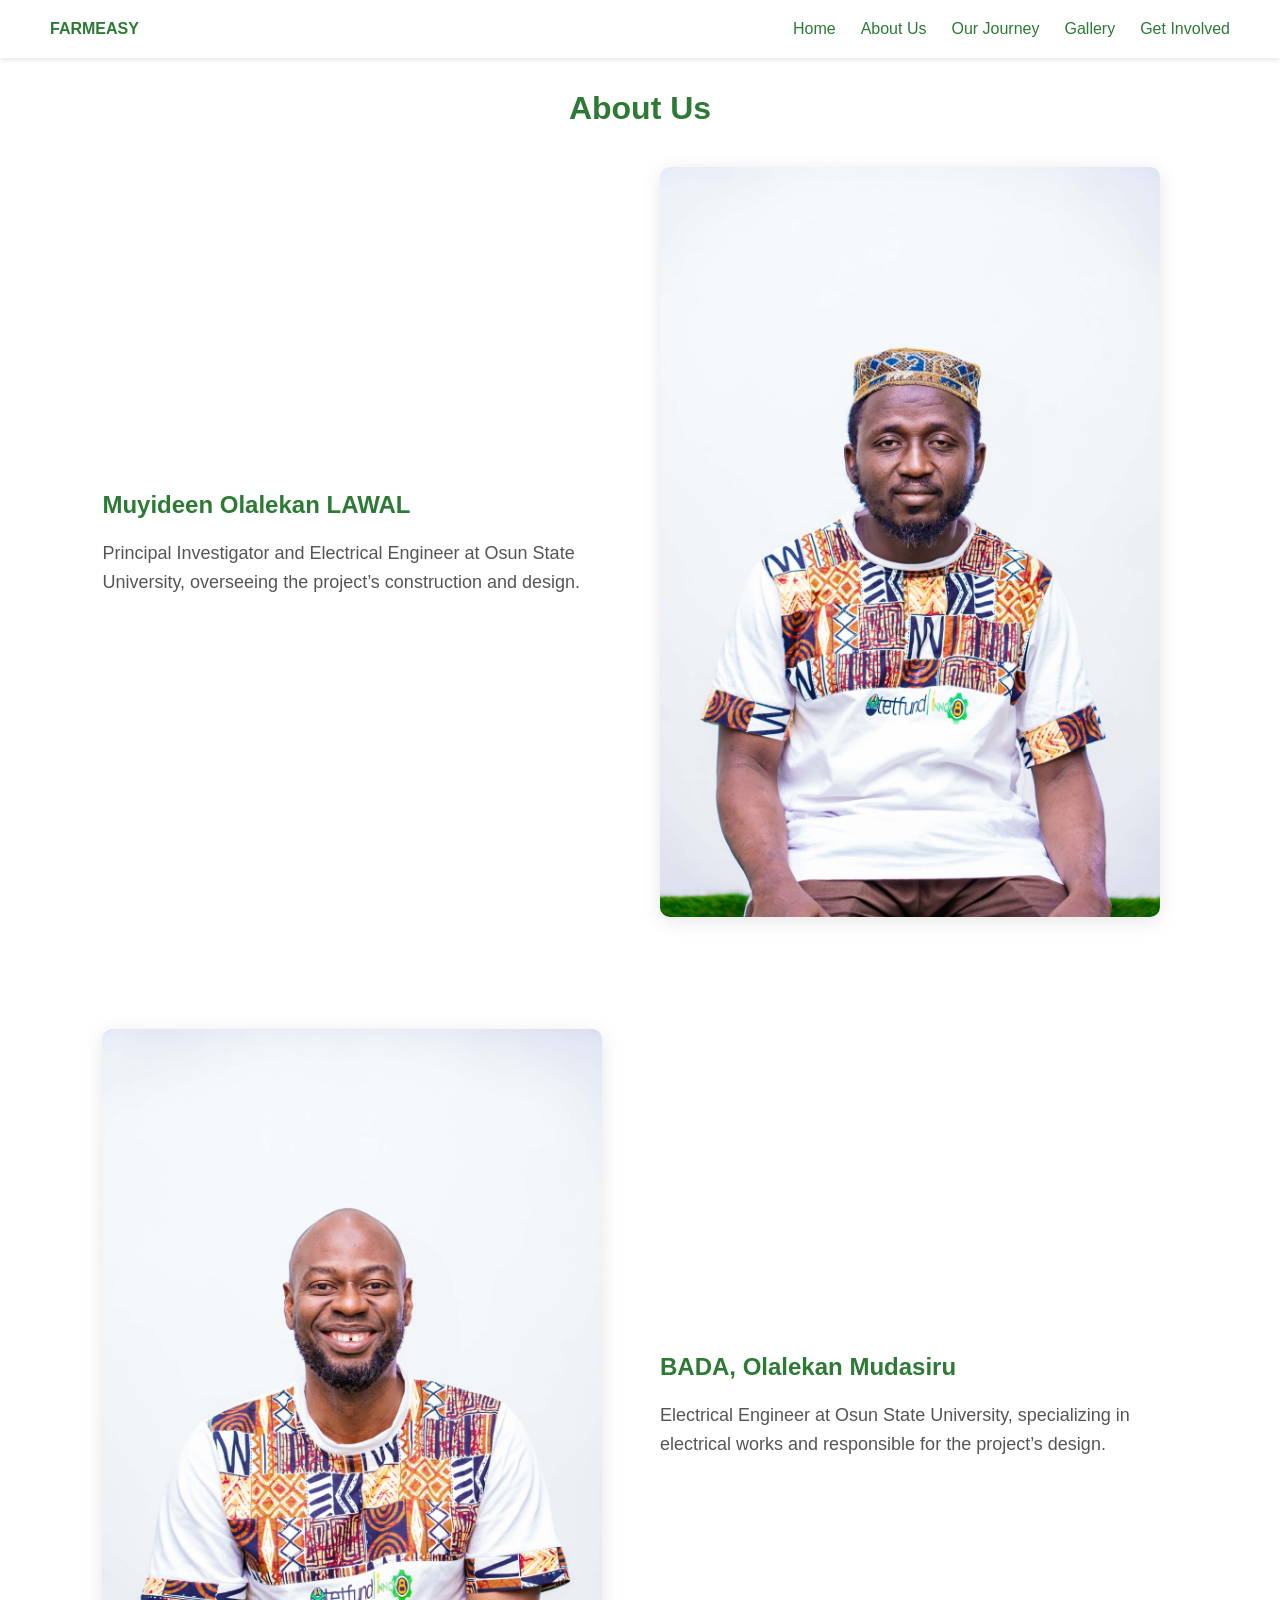
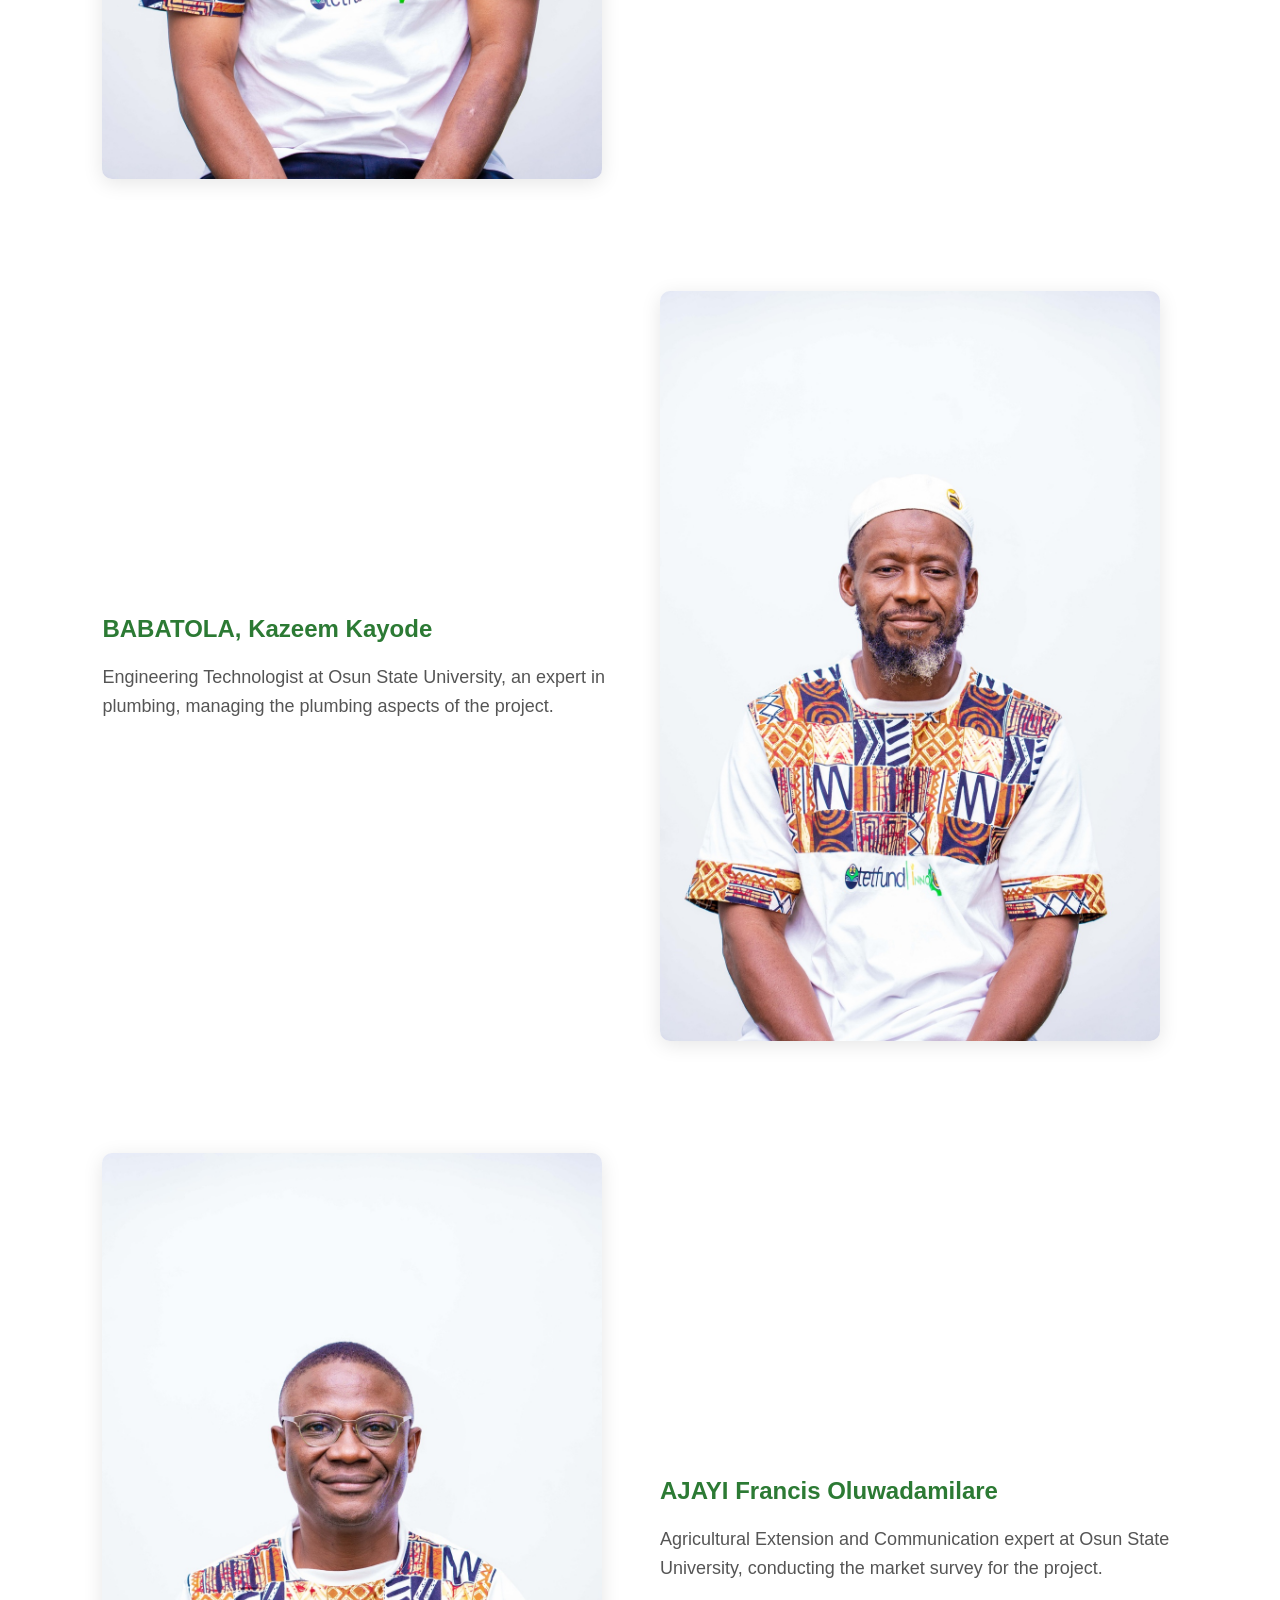
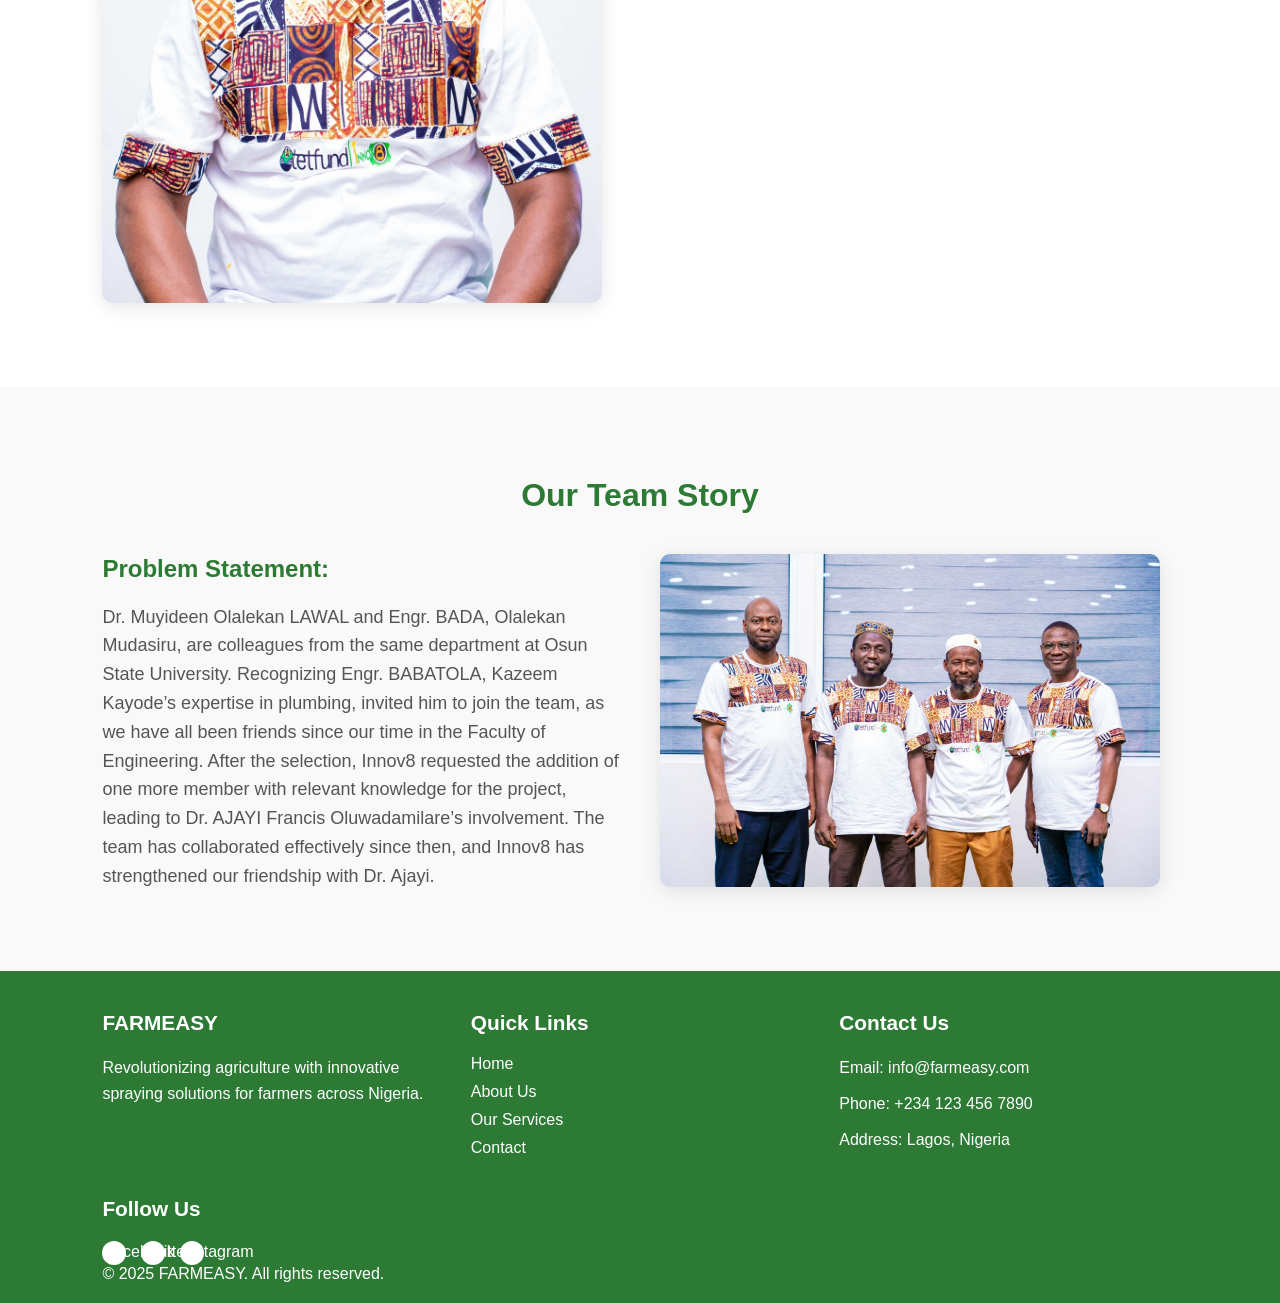
==== about.html @ 24f7ad78 "first commit" ====
<!DOCTYPE html>
<html lang="en">

<head>
  <meta charset="UTF-8" />
  <meta name="viewport" content="width=device-width, initial-scale=1.0" />
  <title>About Us - FARMEASY</title>
  <link rel="stylesheet" href="style.css" />
</head>

<body>

  
  <!-- ---------------- Navbar ---------------- -->
  <header>
    <div class="logo">
      <!-- <img src="" alt="logo"> -->
      <span><b>FARMEASY</b></span>
    </div>
    <nav>
      <ul id="nav-menu">
        <li><a href="index.html">Home</a></li>
        <li><a href="about.html">About Us</a></li>
        <li><a href="journey.html">Our Journey</a></li>
        <li><a href="gallery.html">Gallery</a></li>
        <li><a href="get-involved.html">Get Involved</a></li>
      </ul>
     
    </nav>
    <!-- HAMBURGER -->
    <div class="hamburger" id="hamburger">
        ☰
    </div>
   
  </header>
  <!-- DROPDOWN MENU -->
<div class="dropDown" id="dropDown">
     <ul>
        <li><a href="index.html">Home</a></li>
        <li><a href="about.html">About Us</a></li>
        <li><a href="journey.html">Our Journey</a></li>
        <li><a href="gallery.html">Gallery</a></li>
        <li><a href="get-involved.html">Get Involved</a></li>
      </ul>
</div>

  <!-- ---------------- About Us Section ---------------- -->
  <section class="about">
    <h2>About Us</h2>
    <div class="about-content">
      <div class="about-text">
        <h3>Muyideen Olalekan LAWAL</h3>
        <p>Principal Investigator and Electrical Engineer at Osun State University, overseeing the project’s construction and design.</p>
      </div>
      <div class="about-image">
        <img src="images/SoftSprayMuyideenOlalekanLAWALBABATOLA.jpg" alt="Muyideen Olalekan LAWAL">
      </div>
    </div>

    <br> <br> <br> <br> <br> <br>

    <div class="about-content">
      
      <div class="about-image">
        <img src="images/SoftSprayBADAOlalekanMudasiru.jpg" alt="Muyideen Olalekan LAWAL">
      </div>
      <div class="about-text">
        <h3>BADA, Olalekan Mudasiru</h3>
        <p>Electrical Engineer at Osun State University, specializing in electrical works and responsible for the project’s design.</p>
      </div>
    </div>

<br> <br> <br> <br> <br> <br>

       <div class="about-content">
      <div class="about-text">
        <h3>BABATOLA, Kazeem Kayode</h3>
        <p>Engineering Technologist at Osun State University, an expert in plumbing, managing the plumbing aspects of the project.</p>
      </div>
      <div class="about-image">
        <img src="images/SoftSprayKazeemKayodeAJAYI.jpg" alt="Muyideen Olalekan LAWAL">
      </div>
    </div>

    <br> <br> <br> <br> <br> <br>
  


    <div class="about-content">
      
      <div class="about-image">
        <img src="images/SoftSprayFrancisOluwadamilare.jpg" alt="Muyideen Olalekan LAWAL">
      </div>
      <div class="about-text">
        <h3>AJAYI Francis Oluwadamilare</h3>
        <p>Agricultural Extension and Communication expert at Osun State University, conducting the market survey for the project.</p>
      </div>
    </div>

    
  </section>

  <!-- ---------------- Oor Team ---------------- -->
  <section class="team">
    <h2>Our Team Story</h2>
    <div class="team-content">
      <div class="team-text">
        <h3>Problem Statement:</h3>
        <p>Dr. Muyideen Olalekan LAWAL and Engr. BADA, Olalekan Mudasiru, are colleagues from the same department at Osun State University. Recognizing Engr. BABATOLA, Kazeem Kayode’s expertise in plumbing, invited him to join the team, as we have all been friends since our time in the Faculty of Engineering. After the selection, Innov8 requested the addition of one more member with relevant knowledge for the project, leading to Dr. AJAYI Francis Oluwadamilare’s involvement. The team has collaborated effectively since then, and Innov8 has strengthened our friendship with Dr. Ajayi.</p>
      </div>
      <div class="team-image">
        <img src="images/SoftSprayFromLeftLtorightRBADAOlalekanMudasiruMuyideenOlalekanLAWALBABATOLAKazeemKayodeAJAYIFrancisOluwadamilare.jpg" alt="team Image">
      </div>
    </div>
  </section>

   <!-- ---------------- Footer ---------------- -->
  <footer>
    <div class="footer-content">
      <div class="footer-section">
        <h3>FARMEASY</h3>
        <p>Revolutionizing agriculture with innovative spraying solutions for farmers across Nigeria.</p>
      </div>
      <div class="footer-section">
        <h3>Quick Links</h3>
        <ul>
          <li><a href="#">Home</a></li>
          <li><a href="about.html">About Us</a></li>
          <li><a href="#">Our Services</a></li>
          <li><a href="#">Contact</a></li>
        </ul>
      </div>
      <div class="footer-section">
        <h3>Contact Us</h3>
        <p>Email: info@farmeasy.com</p>
        <p>Phone: +234 123 456 7890</p>
        <p>Address: Lagos, Nigeria</p>
      </div>
      <div class="footer-section">
        <h3>Follow Us</h3>
        <div class="social-links">
          <a href="#">Facebook</a>
          <a href="#">Twitter</a>
          <a href="#">Instagram</a>
        </div>
      </div>
    </div>
    <div class="footer-bottom">
      <p>&copy; 2025 FARMEASY. All rights reserved.</p>
    </div>
  </footer>

  <script src="script.js"></script>
</body>

</html>
---- style.css ----
* {
  margin: 0;
  padding: 0;
  box-sizing: border-box;
  font-family: "Poppins", sans-serif;
}

body {
  color: #333;
  background: #fff;
  overflow-x: hidden;
}

/* Color Variables */
:root {
  --green: #2c7a34;
  --orange: #ff6600;
  --white: #ffffff;
}

/* ---------------- Navbar ---------------- */
header {
  display: flex;
  justify-content: space-between;
  align-items: center;
  padding: 20px 50px;
  background: white;
  box-shadow: 0 2px 5px rgba(0, 0, 0, 0.1);
  position: fixed;
  width: 100%;
  top: 0;
  z-index: 1000;
}

.logo {
  display: flex;
  align-items: center;
  gap: 8px;
  font-weight: bold;
  color: #2c7a34;
}

.logo img {
  width: 30px;
}

nav ul {
  display: flex;
  gap: 25px;
  list-style: none;
}

nav a {
  text-decoration: none;
  color: #2c7a34;
  font-weight: 500;
  transition: 0.3s;
}

nav a:hover {
  color: var(--orange);
}

.hamburger {
  display: none;
  font-size: 28px;
  color: var(--green);
  cursor: pointer;
  user-select: none;
}

.dropDown {
  display: flex;
  flex-direction: column;
  background: white;
  width: 100%;
  padding: 0;
  position: absolute;
  top: 70px;
  left: 0;
  box-shadow: 0 4px 10px rgba(0,0,0,0.1);
  z-index: 1001;

  max-height: 0;
  overflow: hidden;
  transition: max-height 0.4s ease;
}

.dropDown.open {
  max-height: 300px;
  padding: 20px 0;
}

.dropDown ul{
  list-style: none;
  display: grid;
}
.dropDown ul li {
  margin: 15px 0;
  text-align: center;
  list-style: none;
}

.dropDown ul li a {
  text-decoration: none;
  font-weight: 500;
  font-size: 18px;
  color: #2c7a34;
}
/* ---------------- Hero Section ---------------- */
.hero {
  /* margin-top: 80px; */
  position: relative;
  width: 100%;
  height: 100vh;
  overflow: hidden;
}

.slide {
  position: absolute;
  width: 100%;
  height: 100%;
  background-size: cover;
  background-position: center;
  opacity: 0;
  transition: opacity 1s ease-in-out;
}

.slide.active {
  opacity: 1;
}

.slide::before {
  content: "";
  position: absolute;
  top: 0;
  left: 0;
  width: 100%;
  height: 100%;
  background: linear-gradient(135deg,
      rgba(44, 122, 52, 0.4),
      rgba(255, 102, 0, 0.4));
  z-index: 1;
}

.hero-content {
  position: absolute;
  margin-top: 20px;
  top: 55%;
  left: 8%;
  transform: translateY(-50%);
  color: white;
  z-index: 2;
}

.hero-content h1 {
  font-size: 3rem;
  max-width: 600px;
  margin-bottom: 30px;
  line-height: 1.5;
  color: rgba(255, 102, 0, 0.678);
  /* color: var(--green) */
}

.hero-content p {
  margin-top: 10px;
  max-width: 500px;
  line-height: 27px;
  font-size: 1rem;
  color: #f0f0f0;
}

.arrow {
  position: absolute;
  top: 50%;
  transform: translateY(-50%);
  font-size: 2rem;
  color: white;
  /* background: var(--orange); */
  padding: 10px;
  border-radius: 50%;
  cursor: pointer;
  z-index: 3;
  transition: 0.3s;
}

.arrow:hover {
  /* background: rgba(255, 102, 0, 0.8); */
  transform: translateY(-50%) scale(1);
}

.arrow.left {
  left: 20px;
}

.arrow.right {
  right: 20px;
}

/* ---------------- Mission ---------------- */

section.mission {
  padding: 80px 8%;
  background: #fff;
  margin-bottom: 16px;
}

section.mission h2 {
  margin: 10px 0 40px;
  font-size: 2rem;
  text-align: center;
  color: var(--green);
}

.mission-content {
  display: flex;
  align-items: center;
  gap: 40px;
  max-width: 1200px;
  margin: 0 auto;
}

.mission-text {
  flex: 1;
  gap: 60px;
}

.mission-text p {
  font-size: 18px;
  line-height: 1.6;
  color: #555;
}

.mission-video {
  flex: 1;
}

.mission-video video {
    width: 100%;
  max-width: 500px;
  height: auto;
  border-radius: 10px;
  box-shadow: 0 4px 20px rgba(0, 0, 0, 0.1);
}


/* ---------------- Services ---------------- */

section.services {
  text-align: center;
  padding: 80px 8%;
  background: #f9f9f9;
}

section.services h2 {
  margin: 10px 0 40px;
  font-size: 2rem;
  color: var(--green);
}

.service-grid {
  display: grid;
  grid-template-columns: repeat(auto-fit, minmax(250px, 1fr));
  gap: 30px;
  max-width: 1200px;
  margin: 0 auto;
}

.service-card {
  background: white;
  border: 1px solid #e2e2e2;
  padding: 30px 20px;
  border-radius: 10px;
  transition: 0.3s;
  cursor: pointer;
  box-shadow: 0 2px 10px rgba(0, 0, 0, 0.05);
}

.service-card:hover {
  border-color: var(--orange);
  box-shadow: 0 6px 20px rgba(255, 102, 0, 0.3);
  transform: translateY(-5px);
}

.service-card img {
  width: 60px;
  height: 60px;
  object-fit: cover;
  border-radius: 50%;
  margin-bottom: 20px;
}

.service-card h4 {
  margin-bottom: 15px;
  color: var(--green);
  font-size: 1.3rem;
}

.service-card p {
  font-size: 0.95rem;
  color: #666;
  line-height: 1.5;
}

/* ---------------- Innovation ---------------- */

section.innovation {
  padding: 80px 8%;
  background: #fff;
}

section.innovation h2 {
  margin: 10px 0 40px;
  font-size: 2rem;
  text-align: center;
  color: var(--green);
}

.innovation-content {
  display: flex;
  align-items: center;
  gap: 40px;
  max-width: 1200px;
  margin: 0 auto;
}

.innovation-text {
  flex: 1;
}

.innovation-text h3 {
  margin-bottom: 20px;
  color: var(--green);
  font-size: 1.5rem;
}

.innovation-text p {
  font-size: 18px;
  line-height: 1.6;
  color: #555;
}

.innovation-image {
  flex: 1;
}

.innovation-image img {
  width: 100%;
  max-width: 500px;
  height: auto;
  border-radius: 10px;
  box-shadow: 0 4px 20px rgba(0, 0, 0, 0.1);
}

------------

/* ---------------- Team ---------------- */

section.team {
  padding: 80px 8%;
  background: #fff;
}

section.team h2 {
  margin: 10px 0 40px;
  font-size: 2rem;
  text-align: center;
  color: var(--green);
}

.team-content {
  display: flex;
  align-items: center;
  gap: 40px;
  max-width: 1200px;
  margin: 0 auto;
}

.team-text {
  flex: 1;
}

.team-text h3 {
  margin-bottom: 20px;
  color: var(--green);
  font-size: 1.5rem;
}

.team-text p {
  font-size: 18px;
  line-height: 1.6;
  color: #555;
}

.team-image {
  flex: 1;
}

.team-image img {
  width: 100%;
  max-width: 500px;
  height: auto;
  border-radius: 10px;
  box-shadow: 0 4px 20px rgba(0, 0, 0, 0.1);
}

/* ---------------- Solution Overview ---------------- */

section.solution {
  padding: 80px 8%;
  background: #fff;
}

section.solution h2 {
  margin: 10px 0 40px;
  font-size: 2rem;
  text-align: center;
  color: var(--green);
}

.solution-content {
  display: flex;
  align-items: center;
  gap: 40px;
  max-width: 1200px;
  margin: 0 auto;
}

.solution-text {
  flex: 1;
}

.solution-text p {
  font-size: 18px;
  line-height: 1.6;
  color: #555;
  margin-bottom: 20px;
}

.solution-text ul {
  list-style-type: disc;
  padding-left: 20px;
}

.solution-text li {
  margin-bottom: 10px;
  font-size: 18px;
  line-height: 1.6;
  color: #555;
}

.solution-text strong {
  color: var(--green);
}

.solution-image {
  flex: 1;
  height: 40%;
}

.solution-image img {
  width: 100%;
  max-width: 500px;
  height: auto;
  border-radius: 10px;
  box-shadow: 0 4px 20px rgba(0, 0, 0, 0.1);
}

/* ---------------- Benefits and Impact ---------------- */

section.benefits {
  padding: 80px 8%;
  background: #fff;
}

section.benefits h2 {
  margin: 10px 0 40px;
  font-size: 2rem;
  text-align: center;
  color: var(--green);
}

.benefits-content {
  max-width: 1200px;
  margin: 0 auto;
  text-align: center;
}

.benefits-content p {
  font-size: 18px;
  line-height: 1.6;
  color: #555;
}

/* ---------------- Sustainable Development ---------------- */

section.sustainable {
  padding: 80px 8%;
  background: #f9f9f9;
}

section.sustainable h2 {
  margin: 10px 0 40px;
  font-size: 2rem;
  text-align: center;
  color: var(--green);
}

.sustainable-content {
  display: grid;
  grid-template-columns: repeat(auto-fit, minmax(250px, 1fr));
  gap: 30px;
  max-width: 1200px;
  margin: 0 auto;
}

.sdg-item {
  background: white;
  border: 1px solid #e2e2e2;
  padding: 30px 20px;
  border-radius: 10px;
  transition: 0.3s;
  cursor: pointer;
  box-shadow: 0 2px 10px rgba(0, 0, 0, 0.05);
}

.sdg-item:hover {
   border-color: var(--orange);
  box-shadow: 0 6px 20px rgba(255, 102, 0, 0.3);
  transform: translateY(-5px);

}

.sdg-item h3 {
  margin-bottom: 15px;
  color: var(--green);
  font-size: 1.3rem;
}

.sdg-item p {
  font-size: 0.95rem;
  color: #666;
  line-height: 1.5;
}

/* ---------------- Footer ---------------- */

footer {
  background: var(--green);
  color: white;
  padding: 40px 8% 20px;
}

.footer-content {
  display: grid;
  grid-template-columns: repeat(auto-fit, minmax(250px, 1fr));
  gap: 30px;
  max-width: 1200px;
  margin: 0 auto;
}

.footer-section h3 {
  margin-bottom: 20px;
  font-size: 1.3rem;
}

.footer-section p {
  line-height: 1.6;
  margin-bottom: 10px;
}

.footer-section ul {
  list-style: none;
  padding: 0;
}

.footer-section ul li {
  margin-bottom: 10px;
}

.footer-section a {
  color: white;
  text-decoration: none;
  transition: 0.3s;
}

.footer-section a:hover {
  color: var(--orange);
}

.social-links {
  display: flex;
  gap: 15px;
}
.social-links a{
  width:24px; height:24px; background-color: white; border-radius: 100%; padding: 2px;
}

.social-links
.footer-bottom {
  text-align: center;
  padding-top: 20px;
  border-top: 1px solid rgba(255, 255, 255, 0.2);
  margin-top: 20px;
}

/* ---------------- About Us ---------------- */

section.about {
  padding: 80px 8%;
  background: #fff;
}

section.about h2 {
  margin: 10px 0 40px;
  font-size: 2rem;
  text-align: center;
  color: var(--green);
}

.about-content {
  display: flex;
  align-items: center;
  gap: 40px;
  max-width: 1200px;
  margin: 0 auto;
}

.about-text {
  flex: 1;
}

.about-text h3 {
  margin-bottom: 20px;
  color: var(--green);
  font-size: 1.5rem;
}

.about-text p {
  font-size: 18px;
  line-height: 1.6;
  color: #555;
}

.about-image {
  flex: 1;
}

.about-image img {
  width: 100%;
  max-width: 500px;
  height: auto;
  border-radius: 10px;
  box-shadow: 0 4px 20px rgba(0, 0, 0, 0.1);
}

/* ---------------- Our Journey ---------------- */

section.journey {
  padding: 80px 8%;
  background: #fff;
}

section.journey h2 {
  margin: 10px 0 40px;
  font-size: 2rem;
  text-align: center;
  color: var(--green);
}

.journey-content {
  display: flex;
  align-items: center;
  gap: 40px;
  max-width: 1200px;
  margin: 0 auto 60px;
}

.journey-text {
  flex: 1;
}

.journey-text h3 {
  margin-bottom: 20px;
  color: var(--green);
  font-size: 1.5rem;
}

.journey-text p {
  font-size: 18px;
  line-height: 1.6;
  color: #555;
}

.journey-text ol {
  padding-left: 20px;
}

.journey-text li {
  margin-bottom: 10px;
  font-size: 18px;
  line-height: 1.6;
  color: #555;
}

.journey-text ul {
  list-style-type: disc;
  padding-left: 20px;
}

.journey-text ul li {
  margin-bottom: 10px;
  font-size: 18px;
  line-height: 1.6;
  color: #555;
}

.journey-image {
  flex: 1;
}

.journey-image img {
  width: 100%;
  max-width: 500px;
  height: auto;
  border-radius: 10px;
  box-shadow: 0 4px 20px rgba(0, 0, 0, 0.1);
}

.collaboration-logos {
  display: flex;
  flex-wrap: wrap;
  gap: 20px;
  justify-content: center;
  align-items: center;
}

.collaboration-logos img {
  width: 150px;
  height: auto;
  max-width: 200px;
  object-fit: contain;
  border-radius: 5px;
  box-shadow: 0 2px 10px rgba(0, 0, 0, 0.1);
}

section.team {
  padding: 80px 8%;
  background: #f9f9f9;
}

section.team h2 {
  margin: 10px 0 40px;
  font-size: 2rem;
  text-align: center;
  color: var(--green);
}

/* ---------------- Get Involved ---------------- */

section.get-involved {
  padding: 80px 8%;
  background: #fff;
}

section.get-involved h2 {
  margin: 10px 0 40px;
  font-size: 2rem;
  text-align: center;
  color: var(--green);
}

.partnership-content,
.support-content,
.contact-content {
  display: flex;
  align-items: center;
  gap: 40px;
  max-width: 1200px;
  margin: 0 auto 60px;
}

.partnership-text,
.support-text,
.contact-text {
  flex: 1;
}

.partnership-text h3,
.support-text h3,
.contact-text h3 {
  margin-bottom: 20px;
  color: var(--green);
  font-size: 1.5rem;
}

.partnership-text p,
.support-text p,
.contact-text p {
  font-size: 18px;
  line-height: 1.6;
  color: #555;
  margin-bottom: 20px;
}

.partnership-text ul,
.support-text ul {
  list-style-type: disc;
  padding-left: 20px;
}

.partnership-text li,
.support-text li {
  margin-bottom: 10px;
  font-size: 18px;
  line-height: 1.6;
  color: #555;
}

.partnership-text strong,
.support-text strong {
  color: var(--green);
}

.contact-info p {
  margin-bottom: 10px;
  font-size: 18px;
  line-height: 1.6;
  color: #555;
}

.contact-info strong {
  color: var(--green);
}

.partnership-image,
.support-image,
.contact-image {
  flex: 1;
}

.partnership-image img,
.support-image img,
.contact-image img {
  width: 100%;
  max-width: 500px;
  height: auto;
  border-radius: 10px;
  box-shadow: 0 4px 20px rgba(0, 0, 0, 0.1);
}
 /* ---------------- Gallery ---------------- */

section.gallery {
  padding: 80px;
  background: #fff;
  margin-bottom: 16px;
}

section.gallery h2 {
  margin: 10px 0 40px;
  font-size: 2rem;
  text-align: center;
  color: var(--green);
}

.gallery-content {
  
  display: grid;
  grid-template-columns: repeat(auto-fit, minmax(500px, 1fr));
  gap: 30px;
  max-width: 1200px;
  align-items: center;
  margin: 0 auto;
  justify-content: center;
  
}
.gallery-content img {
  width: 100%;
  height: auto;
  border-radius: 10px;
  box-shadow: 0 4px 20px rgba(0, 0, 0, 0.1);
}

/* Responsive */
@media (max-width: 768px) {
  header {
    padding: 20px 27px;
  }
  nav ul {
    display: none;
  }

  .hero-content h1 {
    font-size: 1.5rem;

  }

  .hero-content p {
    font-size: 15px;

  }

  .hero-content {
    left: 8%;
    right: 7%;
  }

  .arrow.left {
    left: 0px;
    top: 57%;
  }

  .arrow.right {
    right: 0px;
    top: 57%;
  }

  .gallery-content {
    flex-direction: column;
    gap: 20px;
  }

  .gallery-video video {
    max-width: 100%;
    height: 80%;
  }

  .service-grid {
    grid-template-columns: 1fr;
    gap: 20px;
  }

  .service-card {
    padding: 20px 15px;
  }

  .innovation-content {
    flex-direction: column;
    gap: 20px;
  }

  .innovation-image img {
    max-width: 100%;
  }

  .solution-content {
    flex-direction: column;
    gap: 20px;
  }

  .solution-image img {
    max-width: 100%;
  }
  .about-content {
    flex-direction: column;
    gap: 70px;
  }
  .about-text {
    max-width: 100%;
    height: 80%;
  }

  .journey-content {
    flex-direction: column;
    gap: 20px;
  }

  .journey-image img {
    max-width: 100%;
  }

  .collaboration-logos {
    flex-direction: column;
    gap: 15px;
  }

  .collaboration-logos img {
    width: 80px;
    max-width: 100px;
  }

  .team-content {
    flex-direction: column;
    gap: 20px;
  }

  .team-image img {
    max-width: 100%;
  }

  .partnership-content,
  .support-content,
  .contact-content {
    flex-direction: column;
    gap: 20px;
  }

  .partnership-image img,
  .support-image img,
  .contact-image img {
    max-width: 100%;
    height: 100%;
    margin-top: 40px;
  }
  .gallery-content {
    grid-template-columns: repeat(auto-fit, minmax(450px, 1fr));
  }
  .hamburger{
    display: block;
  }
}
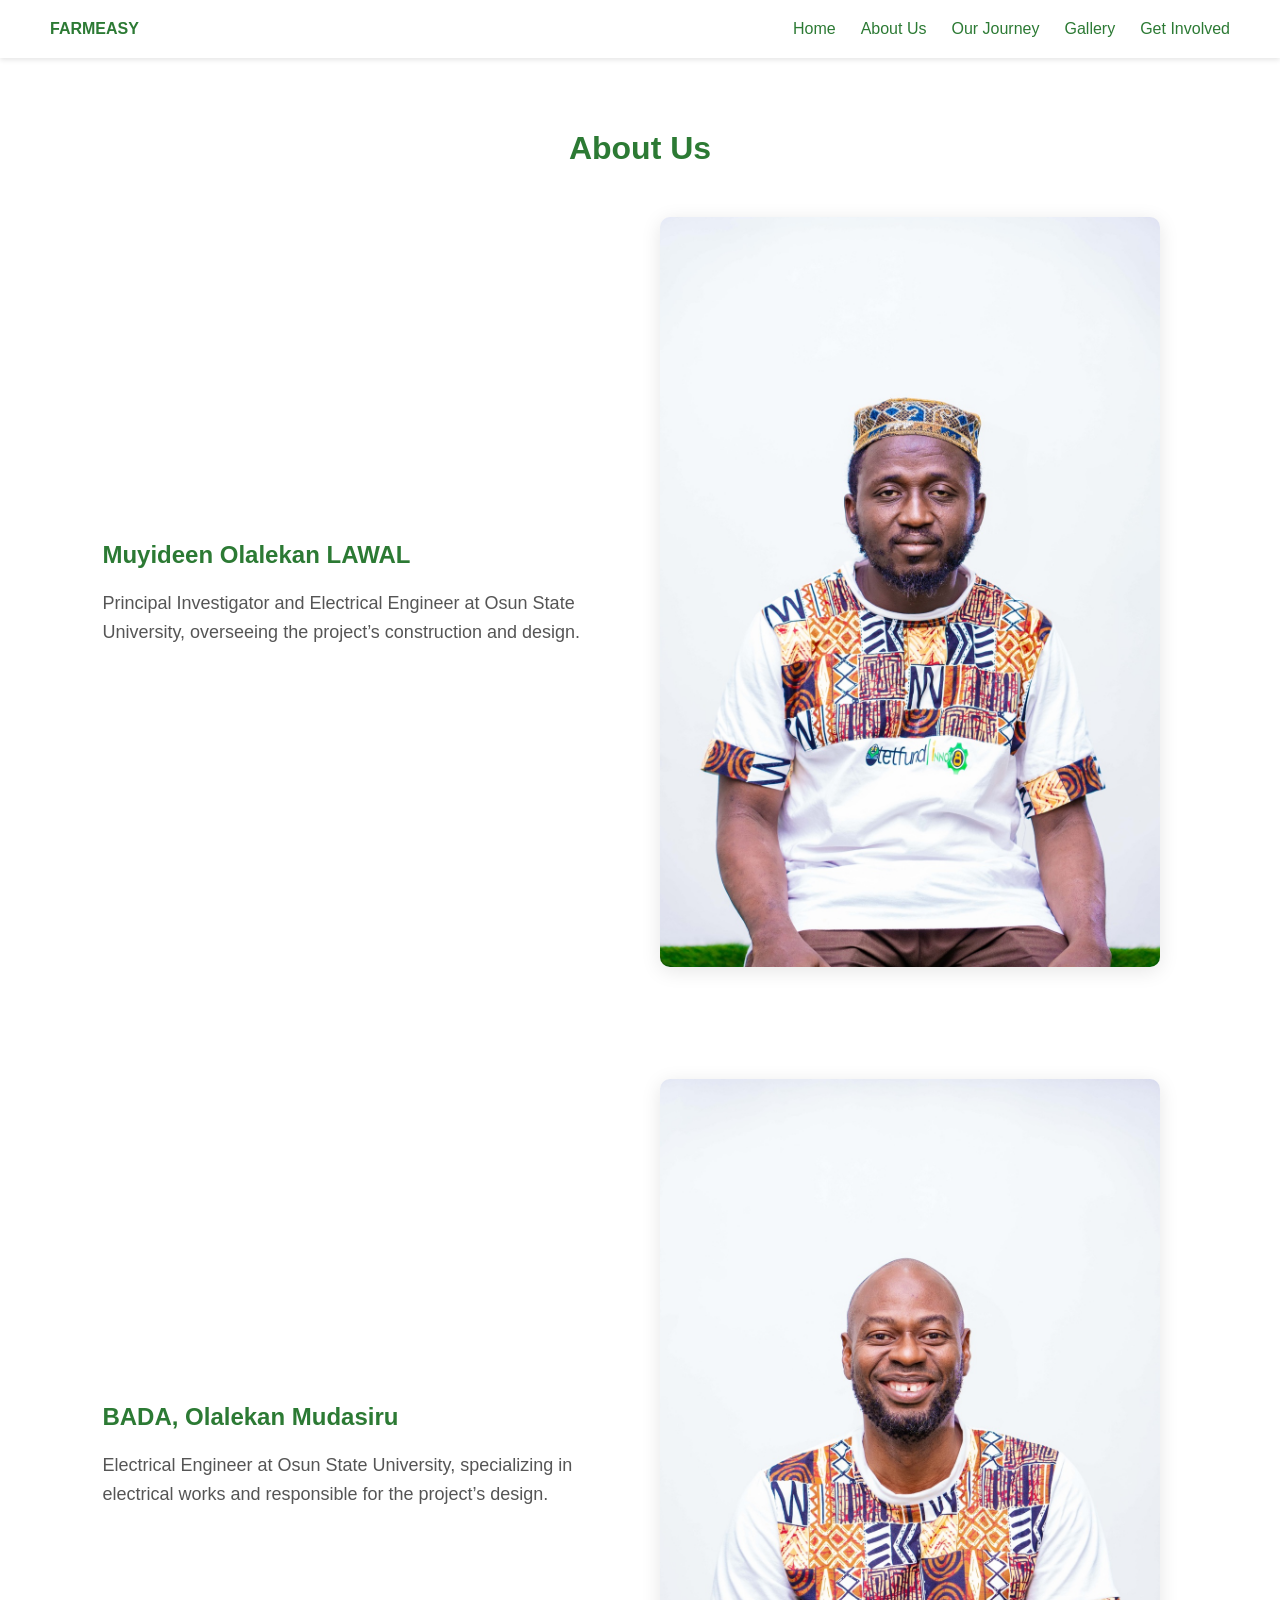
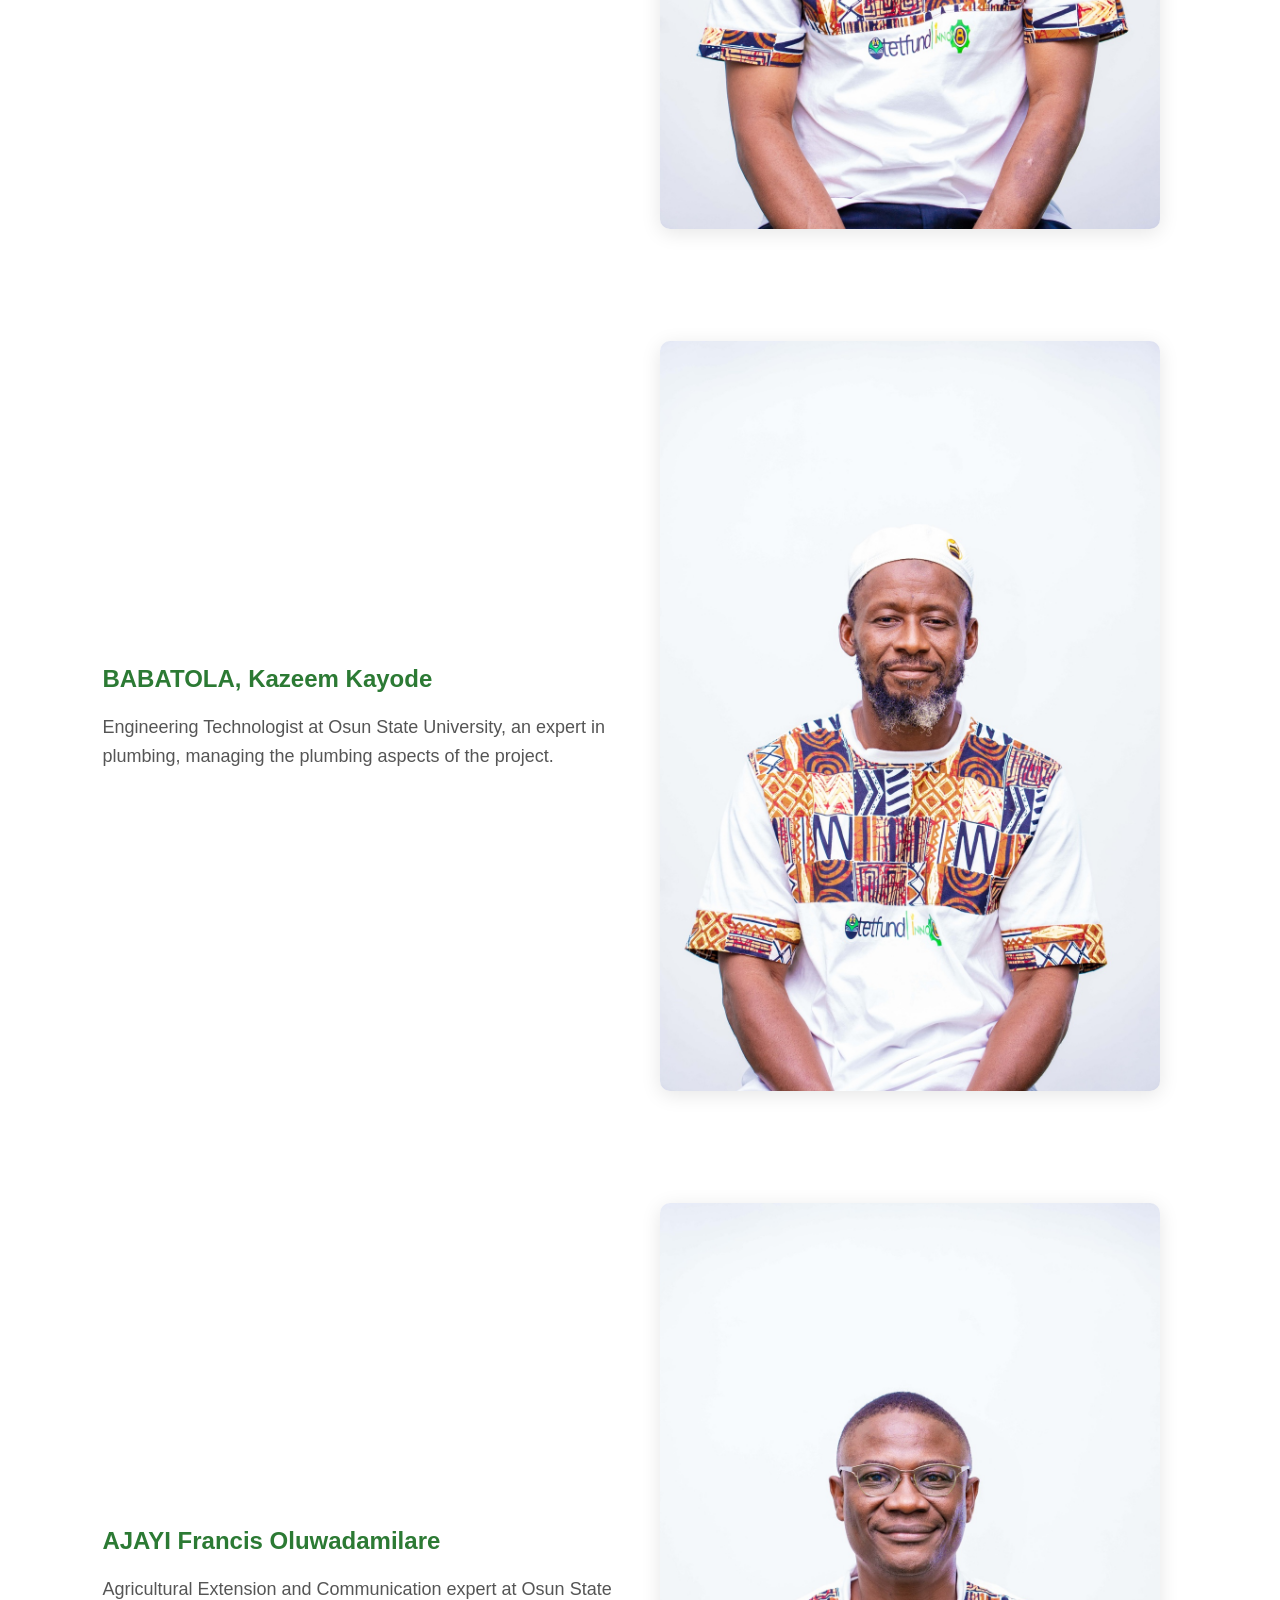
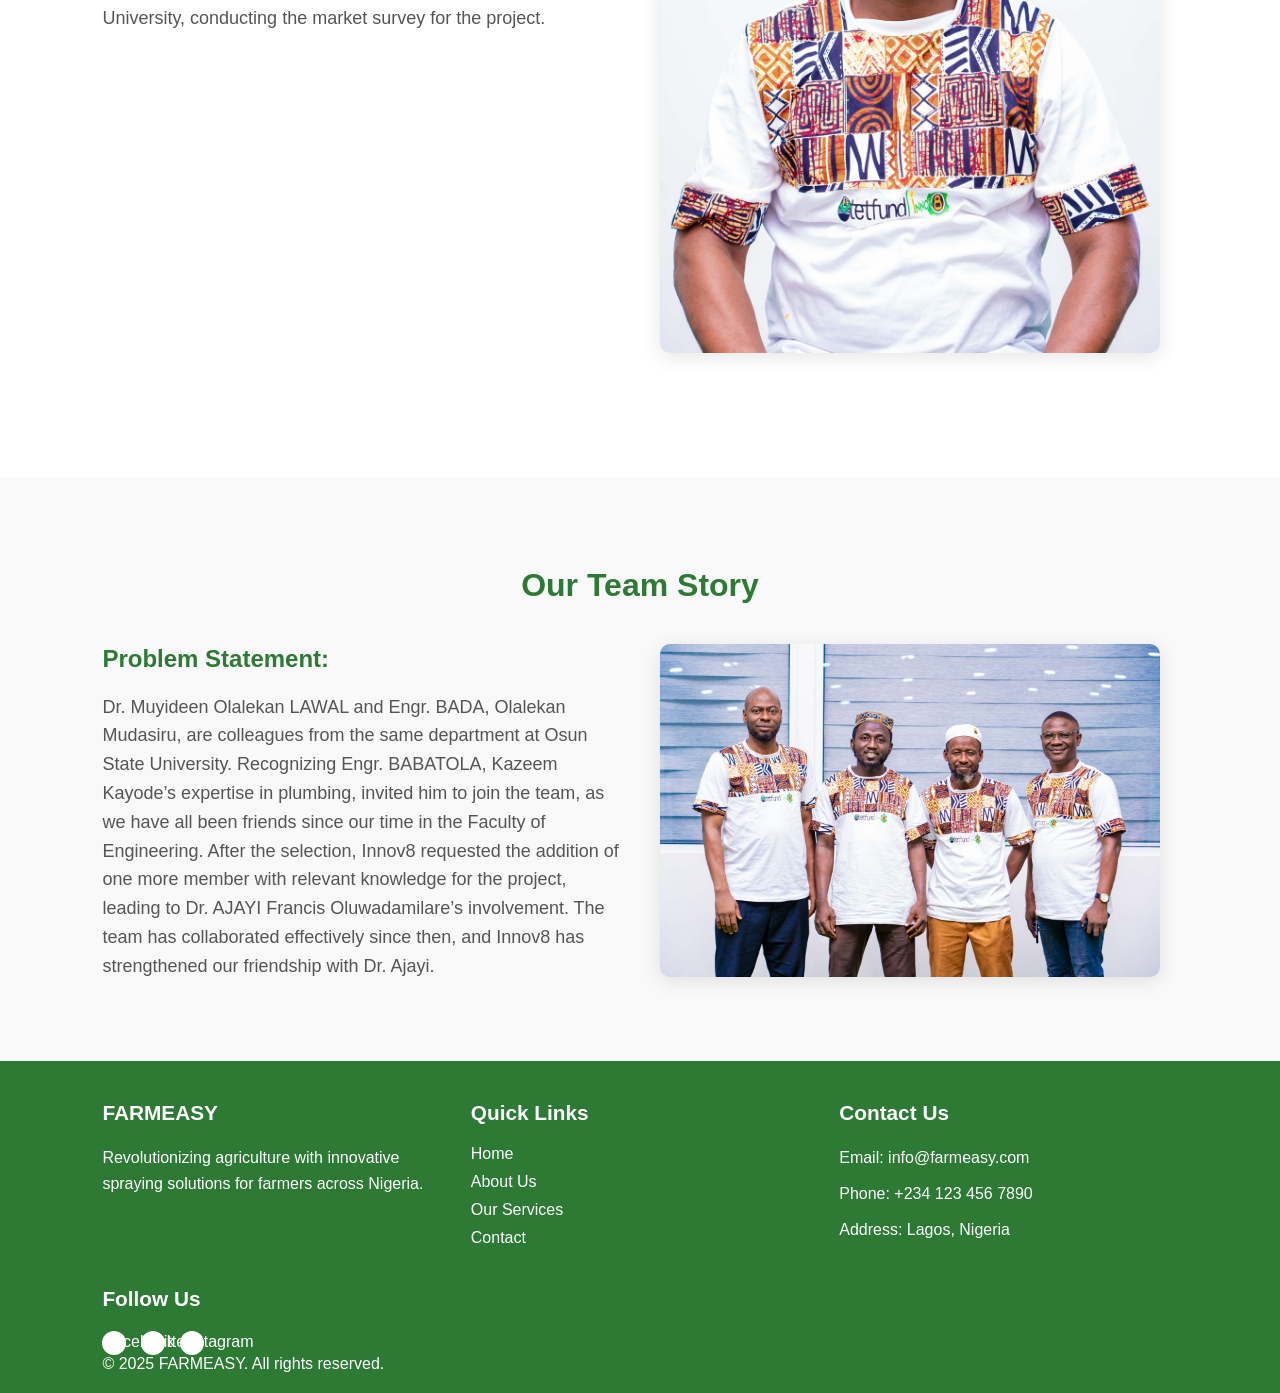
==== commit 38130167: "made some changes for responsiveness" ====
--- a/about.html
+++ b/about.html
@@ -31,9 +31,11 @@
     <div class="hamburger" id="hamburger">
         ☰
     </div>
-   
-  </header>
-  <!-- DROPDOWN MENU -->
+      <!-- Corss -->
+     <div class="cross" id="cross">
+        ✖
+    </div>
+     <!-- DROPDOWN MENU -->
 <div class="dropDown" id="dropDown">
      <ul>
         <li><a href="index.html">Home</a></li>
@@ -43,6 +45,8 @@
         <li><a href="get-involved.html">Get Involved</a></li>
       </ul>
 </div>
+  </header>
+
 
   <!-- ---------------- About Us Section ---------------- -->
   <section class="about">
@@ -60,14 +64,15 @@
     <br> <br> <br> <br> <br> <br>
 
     <div class="about-content">
-      
+      <div class="about-text">
+        <h3>BADA, Olalekan Mudasiru</h3>
+        <p>Electrical Engineer at Osun State University, specializing in electrical works and responsible for the project’s design.</p>
+      </div> 
+
       <div class="about-image">
         <img src="images/SoftSprayBADAOlalekanMudasiru.jpg" alt="Muyideen Olalekan LAWAL">
       </div>
-      <div class="about-text">
-        <h3>BADA, Olalekan Mudasiru</h3>
-        <p>Electrical Engineer at Osun State University, specializing in electrical works and responsible for the project’s design.</p>
-      </div>
+      
     </div>
 
 <br> <br> <br> <br> <br> <br>
@@ -86,15 +91,17 @@
   
 
 
-    <div class="about-content">
+    <div class="about-content"> 
+
+       <div class="about-text">
+        <h3>AJAYI Francis Oluwadamilare</h3>
+        <p>Agricultural Extension and Communication expert at Osun State University, conducting the market survey for the project.</p>
+      </div>
       
       <div class="about-image">
         <img src="images/SoftSprayFrancisOluwadamilare.jpg" alt="Muyideen Olalekan LAWAL">
       </div>
-      <div class="about-text">
-        <h3>AJAYI Francis Oluwadamilare</h3>
-        <p>Agricultural Extension and Communication expert at Osun State University, conducting the market survey for the project.</p>
-      </div>
+     
     </div>
 
     
--- a/style.css
+++ b/style.css
@@ -68,6 +68,13 @@
   cursor: pointer;
   user-select: none;
 }
+.cross {
+  display: none;
+  font-size: 28px;
+  color: var(--green);
+  cursor: pointer;
+  user-select: none;
+}
 
 .dropDown {
   display: flex;
@@ -76,11 +83,10 @@
   width: 100%;
   padding: 0;
   position: absolute;
-  top: 70px;
+  top: 55px;
   left: 0;
   box-shadow: 0 4px 10px rgba(0,0,0,0.1);
   z-index: 1001;
-
   max-height: 0;
   overflow: hidden;
   transition: max-height 0.4s ease;
@@ -607,12 +613,12 @@
 /* ---------------- About Us ---------------- */
 
 section.about {
-  padding: 80px 8%;
+  padding: 120px 8%;
   background: #fff;
 }
 
 section.about h2 {
-  margin: 10px 0 40px;
+  margin: 10px 0 50px;
   font-size: 2rem;
   text-align: center;
   color: var(--green);
@@ -657,7 +663,7 @@
 /* ---------------- Our Journey ---------------- */
 
 section.journey {
-  padding: 80px 8%;
+  padding: 120px 8%;
   background: #fff;
 }
 
@@ -851,7 +857,8 @@
  /* ---------------- Gallery ---------------- */
 
 section.gallery {
-  padding: 80px;
+  padding: 120px;
+  /* padding: 120px 8%; */
   background: #fff;
   margin-bottom: 16px;
 }
@@ -871,6 +878,7 @@
   max-width: 1200px;
   align-items: center;
   margin: 0 auto;
+  padding: 0px 20px;
   justify-content: center;
   
 }
@@ -882,21 +890,22 @@
 }
 
 /* Responsive */
+
 @media (max-width: 768px) {
   header {
-    padding: 20px 27px;
+    padding: 12px 27px; /*-----------------*/
   }
   nav ul {
     display: none;
   }
 
   .hero-content h1 {
-    font-size: 1.5rem;
+    font-size: 1.9rem;
 
   }
 
   .hero-content p {
-    font-size: 15px;
+    font-size: 18px;
 
   }
 
@@ -914,15 +923,32 @@
     right: 0px;
     top: 57%;
   }
-
+  .mission-content {
+    display: grid;
+    gap: 80px;
+    height: 800px;
+    /* border: 1px solid green; */
+  }
+  .mission-video {
+    max-width: 100%;
+    /* height: 100%; */
+  }
+  .mission-video video {
+    max-width: 100%;
+    height: 350px;
+  }
+  section.gallery {
+    padding: 120px 5%;
+  }
   .gallery-content {
-    flex-direction: column;
+    grid-template-columns: 1fr;
     gap: 20px;
-  }
-
-  .gallery-video video {
+    /* padding: 0px 100px; */
+  }
+
+  .gallery img {
     max-width: 100%;
-    height: 80%;
+    
   }
 
   .service-grid {
@@ -967,17 +993,25 @@
 
   .journey-image img {
     max-width: 100%;
+    
   }
 
   .collaboration-logos {
     flex-direction: column;
-    gap: 15px;
+    gap: 20px;
   }
 
   .collaboration-logos img {
-    width: 80px;
-    max-width: 100px;
-  }
+    width: 100%;
+    max-width: 100%;
+  }
+  
+
+  /* .collaboration-logos img {
+  width: 150px;
+  height: auto;
+  max-width: 200px; */
+  /* object-fit: contain; */
 
   .team-content {
     flex-direction: column;
@@ -1002,10 +1036,13 @@
     height: 100%;
     margin-top: 40px;
   }
-  .gallery-content {
+  /* .gallery-content {
     grid-template-columns: repeat(auto-fit, minmax(450px, 1fr));
-  }
+  } */
   .hamburger{
     display: block;
   }
-}
+  .cross {
+    display: none;
+  }
+}
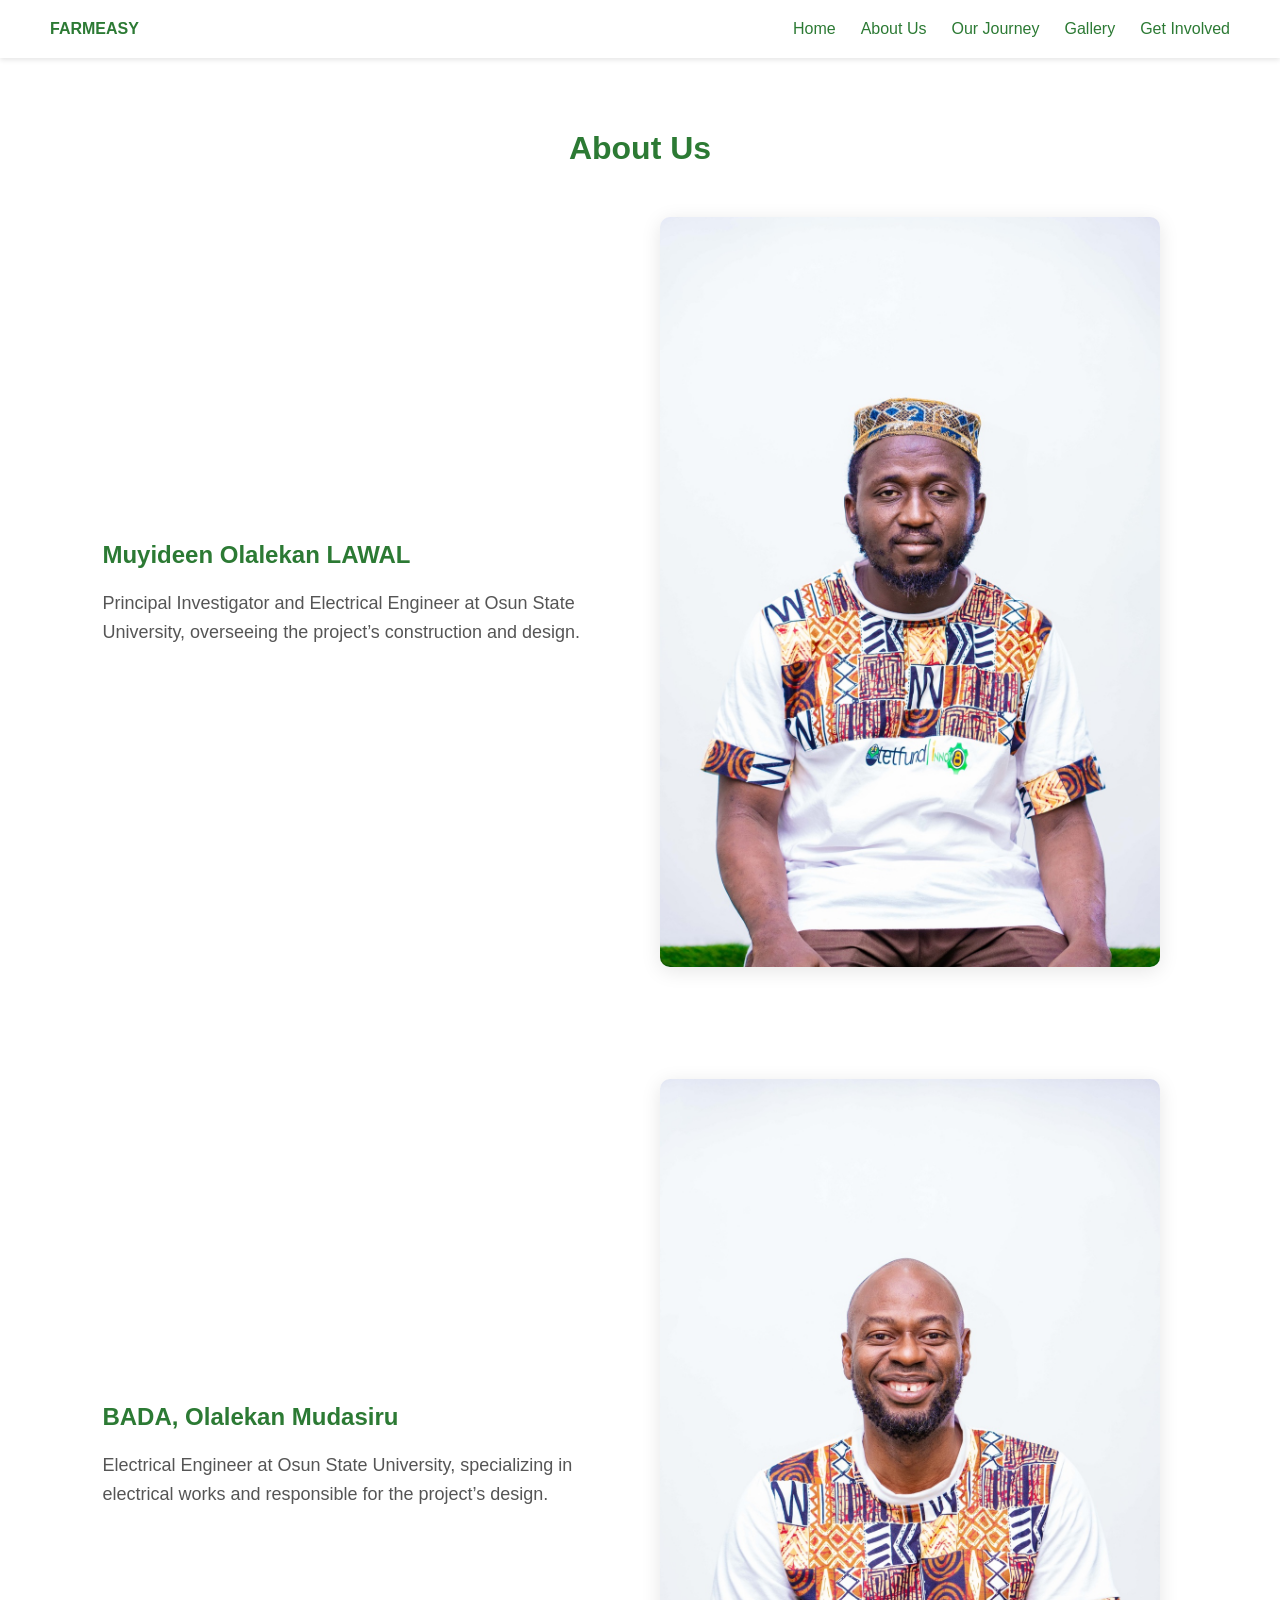
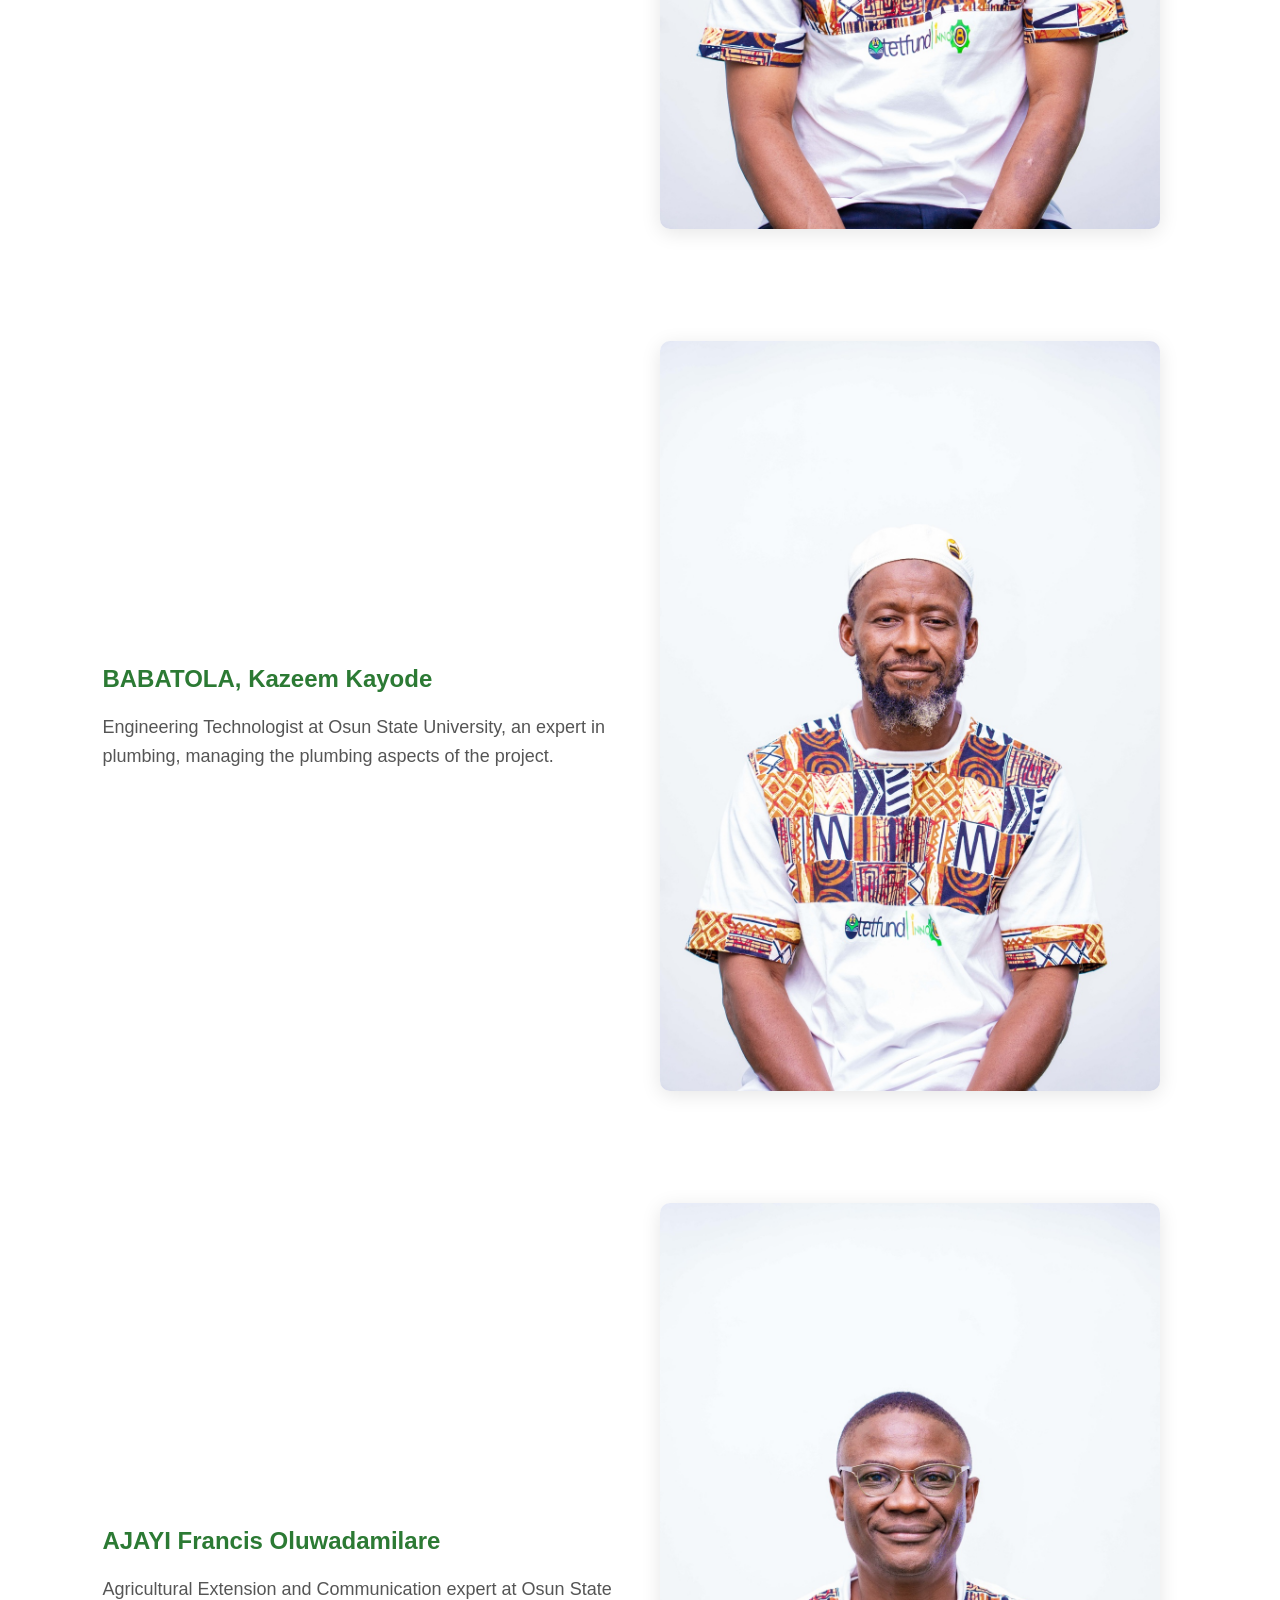
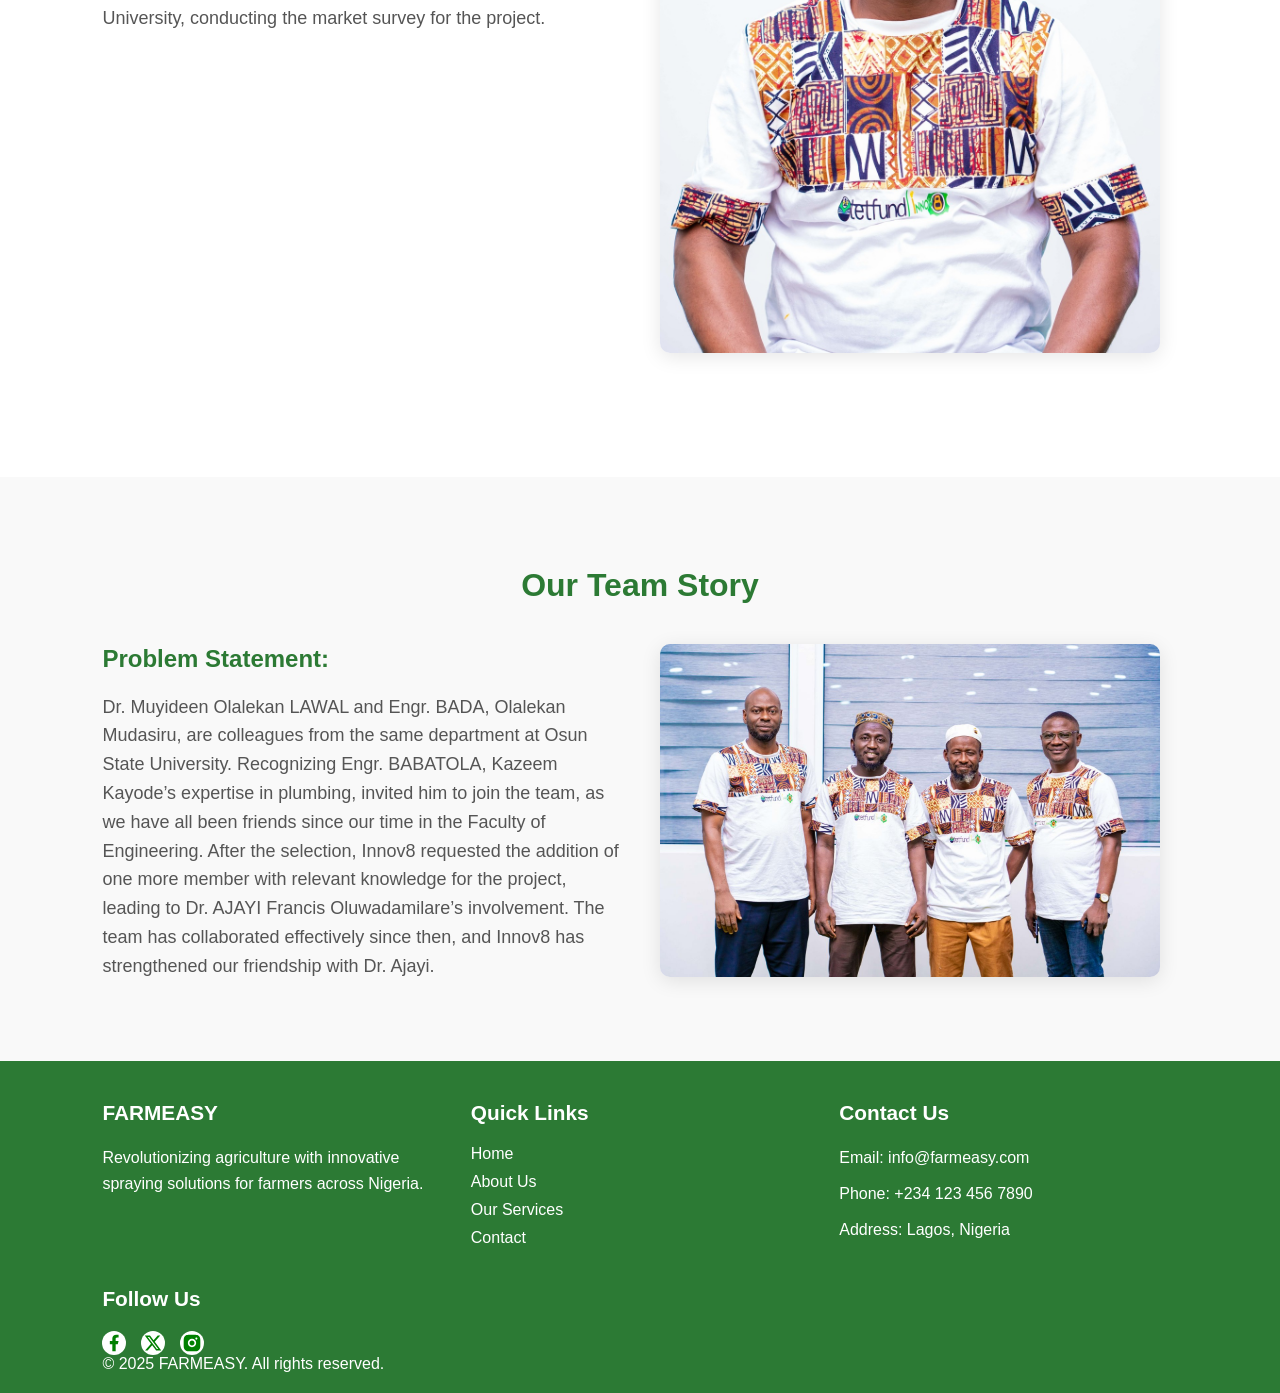
==== commit a5ef883c: "another correction in the social media icons" ====
--- a/about.html
+++ b/about.html
@@ -10,7 +10,7 @@
 
 <body>
 
-  
+
   <!-- ---------------- Navbar ---------------- -->
   <header>
     <div class="logo">
@@ -25,26 +25,26 @@
         <li><a href="gallery.html">Gallery</a></li>
         <li><a href="get-involved.html">Get Involved</a></li>
       </ul>
-     
+
     </nav>
     <!-- HAMBURGER -->
     <div class="hamburger" id="hamburger">
-        ☰
+      ☰
     </div>
-      <!-- Corss -->
-     <div class="cross" id="cross">
-        ✖
+    <!-- Corss -->
+    <div class="cross" id="cross">
+      ✖
     </div>
-     <!-- DROPDOWN MENU -->
-<div class="dropDown" id="dropDown">
-     <ul>
+    <!-- DROPDOWN MENU -->
+    <div class="dropDown" id="dropDown">
+      <ul>
         <li><a href="index.html">Home</a></li>
         <li><a href="about.html">About Us</a></li>
         <li><a href="journey.html">Our Journey</a></li>
         <li><a href="gallery.html">Gallery</a></li>
         <li><a href="get-involved.html">Get Involved</a></li>
       </ul>
-</div>
+    </div>
   </header>
 
 
@@ -54,7 +54,8 @@
     <div class="about-content">
       <div class="about-text">
         <h3>Muyideen Olalekan LAWAL</h3>
-        <p>Principal Investigator and Electrical Engineer at Osun State University, overseeing the project’s construction and design.</p>
+        <p>Principal Investigator and Electrical Engineer at Osun State University, overseeing the project’s
+          construction and design.</p>
       </div>
       <div class="about-image">
         <img src="images/SoftSprayMuyideenOlalekanLAWALBABATOLA.jpg" alt="Muyideen Olalekan LAWAL">
@@ -66,21 +67,23 @@
     <div class="about-content">
       <div class="about-text">
         <h3>BADA, Olalekan Mudasiru</h3>
-        <p>Electrical Engineer at Osun State University, specializing in electrical works and responsible for the project’s design.</p>
-      </div> 
+        <p>Electrical Engineer at Osun State University, specializing in electrical works and responsible for the
+          project’s design.</p>
+      </div>
 
       <div class="about-image">
         <img src="images/SoftSprayBADAOlalekanMudasiru.jpg" alt="Muyideen Olalekan LAWAL">
       </div>
-      
+
     </div>
 
-<br> <br> <br> <br> <br> <br>
+    <br> <br> <br> <br> <br> <br>
 
-       <div class="about-content">
+    <div class="about-content">
       <div class="about-text">
         <h3>BABATOLA, Kazeem Kayode</h3>
-        <p>Engineering Technologist at Osun State University, an expert in plumbing, managing the plumbing aspects of the project.</p>
+        <p>Engineering Technologist at Osun State University, an expert in plumbing, managing the plumbing aspects of
+          the project.</p>
       </div>
       <div class="about-image">
         <img src="images/SoftSprayKazeemKayodeAJAYI.jpg" alt="Muyideen Olalekan LAWAL">
@@ -88,23 +91,24 @@
     </div>
 
     <br> <br> <br> <br> <br> <br>
-  
 
 
-    <div class="about-content"> 
 
-       <div class="about-text">
+    <div class="about-content">
+
+      <div class="about-text">
         <h3>AJAYI Francis Oluwadamilare</h3>
-        <p>Agricultural Extension and Communication expert at Osun State University, conducting the market survey for the project.</p>
+        <p>Agricultural Extension and Communication expert at Osun State University, conducting the market survey for
+          the project.</p>
       </div>
-      
+
       <div class="about-image">
         <img src="images/SoftSprayFrancisOluwadamilare.jpg" alt="Muyideen Olalekan LAWAL">
       </div>
-     
+
     </div>
 
-    
+
   </section>
 
   <!-- ---------------- Oor Team ---------------- -->
@@ -113,15 +117,21 @@
     <div class="team-content">
       <div class="team-text">
         <h3>Problem Statement:</h3>
-        <p>Dr. Muyideen Olalekan LAWAL and Engr. BADA, Olalekan Mudasiru, are colleagues from the same department at Osun State University. Recognizing Engr. BABATOLA, Kazeem Kayode’s expertise in plumbing, invited him to join the team, as we have all been friends since our time in the Faculty of Engineering. After the selection, Innov8 requested the addition of one more member with relevant knowledge for the project, leading to Dr. AJAYI Francis Oluwadamilare’s involvement. The team has collaborated effectively since then, and Innov8 has strengthened our friendship with Dr. Ajayi.</p>
+        <p>Dr. Muyideen Olalekan LAWAL and Engr. BADA, Olalekan Mudasiru, are colleagues from the same department at
+          Osun State University. Recognizing Engr. BABATOLA, Kazeem Kayode’s expertise in plumbing, invited him to join
+          the team, as we have all been friends since our time in the Faculty of Engineering. After the selection,
+          Innov8 requested the addition of one more member with relevant knowledge for the project, leading to Dr. AJAYI
+          Francis Oluwadamilare’s involvement. The team has collaborated effectively since then, and Innov8 has
+          strengthened our friendship with Dr. Ajayi.</p>
       </div>
       <div class="team-image">
-        <img src="images/SoftSprayFromLeftLtorightRBADAOlalekanMudasiruMuyideenOlalekanLAWALBABATOLAKazeemKayodeAJAYIFrancisOluwadamilare.jpg" alt="team Image">
+        <img
+          src="images/SoftSprayFromLeftLtorightRBADAOlalekanMudasiruMuyideenOlalekanLAWALBABATOLAKazeemKayodeAJAYIFrancisOluwadamilare.jpg"
+          alt="team Image">
       </div>
     </div>
   </section>
-
-   <!-- ---------------- Footer ---------------- -->
+  <!-- ---------------- Footer ---------------- -->
   <footer>
     <div class="footer-content">
       <div class="footer-section">
@@ -146,9 +156,21 @@
       <div class="footer-section">
         <h3>Follow Us</h3>
         <div class="social-links">
-          <a href="#">Facebook</a>
-          <a href="#">Twitter</a>
-          <a href="#">Instagram</a>
+          <a href="#"><svg xmlns="http://www.w3.org/2000/svg" viewBox="0 0 24 24" fill="green">
+              <path
+                d="M14 13.5H16.5L17.5 9.5H14V7.5C14 6.47062 14 5.5 16 5.5H17.5V2.1401C17.1743 2.09685 15.943 2 14.6429 2C11.9284 2 10 3.65686 10 6.69971V9.5H7V13.5H10V22H14V13.5Z">
+              </path>
+            </svg></a>
+          <a href="#"><svg xmlns="http://www.w3.org/2000/svg" viewBox="0 0 24 24" fill="green">
+              <path
+                d="M17.6874 3.0625L12.6907 8.77425L8.37045 3.0625H2.11328L9.58961 12.8387L2.50378 20.9375H5.53795L11.0068 14.6886L15.7863 20.9375H21.8885L14.095 10.6342L20.7198 3.0625H17.6874ZM16.6232 19.1225L5.65436 4.78217H7.45745L18.3034 19.1225H16.6232Z">
+              </path>
+            </svg></a>
+          <a href="#"><svg xmlns="http://www.w3.org/2000/svg" viewBox="0 0 24 24" fill="green">
+              <path
+                d="M13.0281 2.00073C14.1535 2.00259 14.7238 2.00855 15.2166 2.02322L15.4107 2.02956C15.6349 2.03753 15.8561 2.04753 16.1228 2.06003C17.1869 2.1092 17.9128 2.27753 18.5503 2.52503C19.2094 2.7792 19.7661 3.12253 20.3219 3.67837C20.8769 4.2342 21.2203 4.79253 21.4753 5.45003C21.7219 6.0867 21.8903 6.81337 21.9403 7.87753C21.9522 8.1442 21.9618 8.3654 21.9697 8.58964L21.976 8.78373C21.9906 9.27647 21.9973 9.84686 21.9994 10.9723L22.0002 11.7179C22.0003 11.809 22.0003 11.903 22.0003 12L22.0002 12.2821L21.9996 13.0278C21.9977 14.1532 21.9918 14.7236 21.9771 15.2163L21.9707 15.4104C21.9628 15.6347 21.9528 15.8559 21.9403 16.1225C21.8911 17.1867 21.7219 17.9125 21.4753 18.55C21.2211 19.2092 20.8769 19.7659 20.3219 20.3217C19.7661 20.8767 19.2069 21.22 18.5503 21.475C17.9128 21.7217 17.1869 21.89 16.1228 21.94C15.8561 21.9519 15.6349 21.9616 15.4107 21.9694L15.2166 21.9757C14.7238 21.9904 14.1535 21.997 13.0281 21.9992L12.2824 22C12.1913 22 12.0973 22 12.0003 22L11.7182 22L10.9725 21.9993C9.8471 21.9975 9.27672 21.9915 8.78397 21.9768L8.58989 21.9705C8.36564 21.9625 8.14444 21.9525 7.87778 21.94C6.81361 21.8909 6.08861 21.7217 5.45028 21.475C4.79194 21.2209 4.23444 20.8767 3.67861 20.3217C3.12278 19.7659 2.78028 19.2067 2.52528 18.55C2.27778 17.9125 2.11028 17.1867 2.06028 16.1225C2.0484 15.8559 2.03871 15.6347 2.03086 15.4104L2.02457 15.2163C2.00994 14.7236 2.00327 14.1532 2.00111 13.0278L2.00098 10.9723C2.00284 9.84686 2.00879 9.27647 2.02346 8.78373L2.02981 8.58964C2.03778 8.3654 2.04778 8.1442 2.06028 7.87753C2.10944 6.81253 2.27778 6.08753 2.52528 5.45003C2.77944 4.7917 3.12278 4.2342 3.67861 3.67837C4.23444 3.12253 4.79278 2.78003 5.45028 2.52503C6.08778 2.27753 6.81278 2.11003 7.87778 2.06003C8.14444 2.04816 8.36564 2.03847 8.58989 2.03062L8.78397 2.02433C9.27672 2.00969 9.8471 2.00302 10.9725 2.00086L13.0281 2.00073ZM12.0003 7.00003C9.23738 7.00003 7.00028 9.23956 7.00028 12C7.00028 14.7629 9.23981 17 12.0003 17C14.7632 17 17.0003 14.7605 17.0003 12C17.0003 9.23713 14.7607 7.00003 12.0003 7.00003ZM12.0003 9.00003C13.6572 9.00003 15.0003 10.3427 15.0003 12C15.0003 13.6569 13.6576 15 12.0003 15C10.3434 15 9.00028 13.6574 9.00028 12C9.00028 10.3431 10.3429 9.00003 12.0003 9.00003ZM17.2503 5.50003C16.561 5.50003 16.0003 6.05994 16.0003 6.74918C16.0003 7.43843 16.5602 7.9992 17.2503 7.9992C17.9395 7.9992 18.5003 7.4393 18.5003 6.74918C18.5003 6.05994 17.9386 5.49917 17.2503 5.50003Z">
+              </path>
+            </svg></a>
         </div>
       </div>
     </div>
@@ -160,4 +182,4 @@
   <script src="script.js"></script>
 </body>
 
-</html>
+</html>
